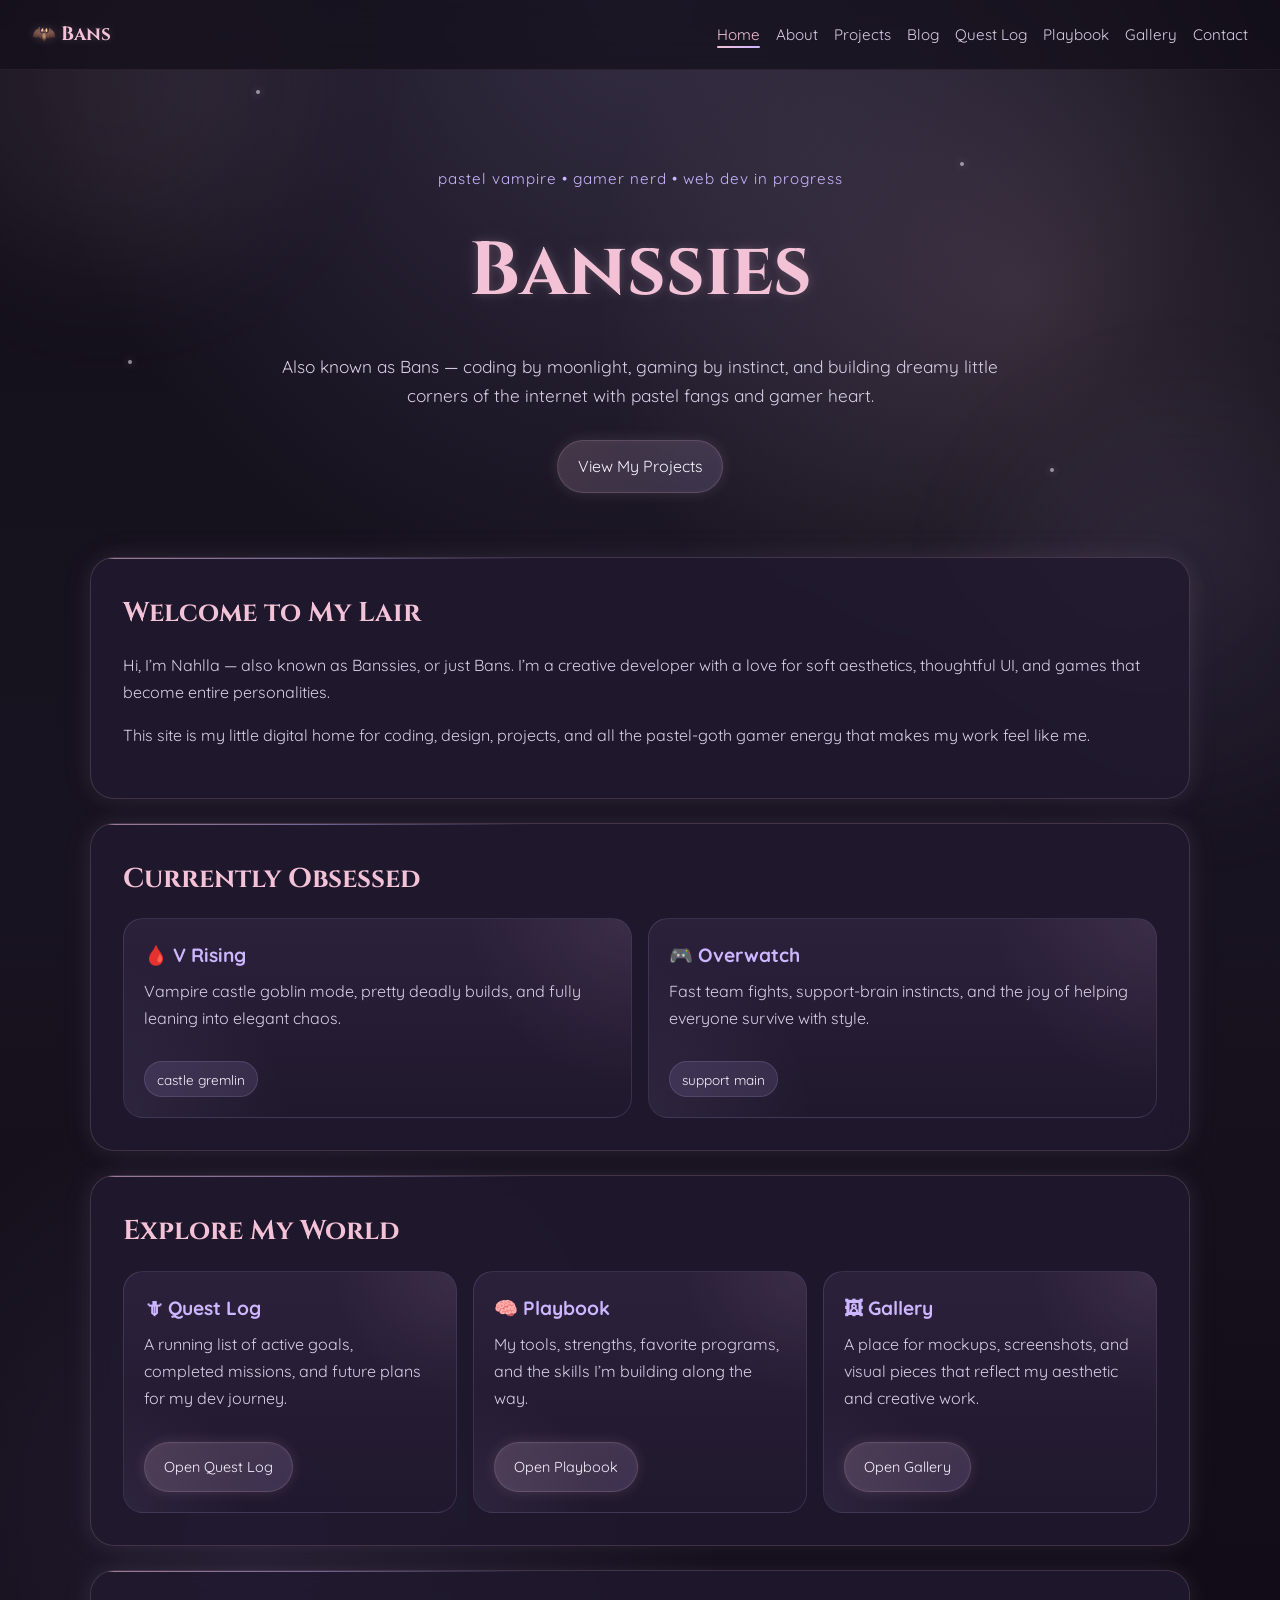
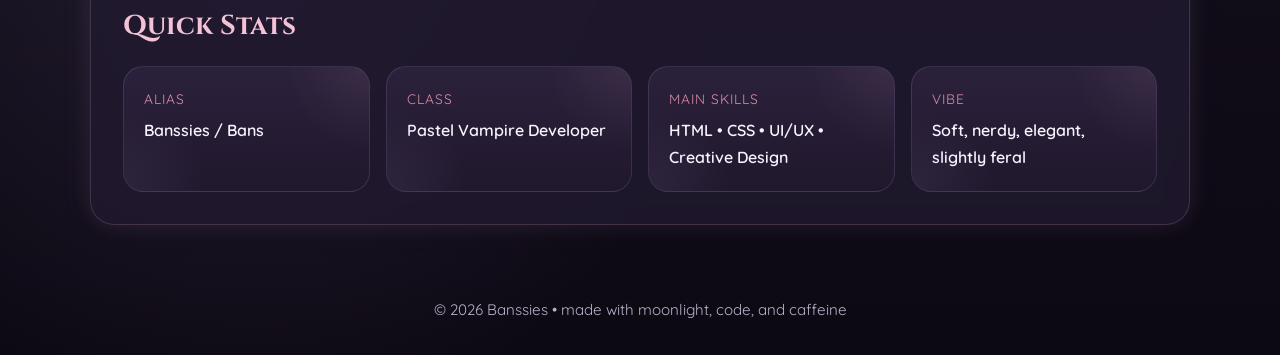
==== index.html @ f19340f7 "UHHHHHH" ====
<!DOCTYPE html>
<html lang="en">
<head>
  <meta charset="UTF-8" />
  <meta name="viewport" content="width=device-width, initial-scale=1.0" />
  <title>Banssies | Home</title>
  <link rel="stylesheet" href="style.css" />
</head>
<body>
  <div class="sparkles" aria-hidden="true">
    <span></span><span></span><span></span>
    <span></span><span></span><span></span>
  </div>

  <nav class="navbar">
    <div class="nav-logo">🦇 Bans</div>
    <ul class="nav-links">
      <li><a href="index.html" class="active">Home</a></li>
      <li><a href="about.html">About</a></li>
      <li><a href="projects.html">Projects</a></li>
      <li><a href="blog.html">Blog</a></li>
      <li><a href="quest-log.html">Quest Log</a></li>
      <li><a href="playbook.html">Playbook</a></li>
      <li><a href="gallery.html">Gallery</a></li>
      <li><a href="contact.html">Contact</a></li>
    </ul>
  </nav>

  <header class="hero">
    <div class="hero-text">
      <p class="eyebrow">pastel vampire • gamer nerd • web dev in progress</p>
      <h1>Banssies</h1>
      <p class="tagline">
        Also known as Bans — coding by moonlight, gaming by instinct, and building
        dreamy little corners of the internet with pastel fangs and gamer heart.
      </p>
      <a href="projects.html" class="hero-btn">View My Projects</a>
    </div>
  </header>

  <main class="page-layout">
    <section class="card">
      <h2>Welcome to My Lair</h2>
      <p>
        Hi, I’m Nahlla — also known as Banssies, or just Bans. I’m a creative
        developer with a love for soft aesthetics, thoughtful UI, and games that
        become entire personalities.
      </p>
      <p>
        This site is my little digital home for coding, design, projects, and all
        the pastel-goth gamer energy that makes my work feel like me.
      </p>
    </section>

    <section class="card">
      <h2>Currently Obsessed</h2>
      <div class="project-grid">
        <article class="project-card">
          <h3>🩸 V Rising</h3>
          <p>
            Vampire castle goblin mode, pretty deadly builds, and fully leaning
            into elegant chaos.
          </p>
          <span class="project-tag">castle gremlin</span>
        </article>

        <article class="project-card">
          <h3>🎮 Overwatch</h3>
          <p>
            Fast team fights, support-brain instincts, and the joy of helping
            everyone survive with style.
          </p>
          <span class="project-tag">support main</span>
        </article>
      </div>
    </section>

    <section class="card">
      <h2>Explore My World</h2>
      <div class="project-grid">
        <article class="project-card">
          <h3>🗡 Quest Log</h3>
          <p>
            A running list of active goals, completed missions, and future plans
            for my dev journey.
          </p>
          <a class="inline-link" href="quest-log.html">Open Quest Log</a>
        </article>

        <article class="project-card">
          <h3>🧠 Playbook</h3>
          <p>
            My tools, strengths, favorite programs, and the skills I’m building
            along the way.
          </p>
          <a class="inline-link" href="playbook.html">Open Playbook</a>
        </article>

        <article class="project-card">
          <h3>🖼 Gallery</h3>
          <p>
            A place for mockups, screenshots, and visual pieces that reflect my
            aesthetic and creative work.
          </p>
          <a class="inline-link" href="gallery.html">Open Gallery</a>
        </article>
      </div>
    </section>

    <section class="card">
      <h2>Quick Stats</h2>
      <div class="stats-grid">
        <div class="stat-box">
          <span class="stat-title">Alias</span>
          <span class="stat-value">Banssies / Bans</span>
        </div>
        <div class="stat-box">
          <span class="stat-title">Class</span>
          <span class="stat-value">Pastel Vampire Developer</span>
        </div>
        <div class="stat-box">
          <span class="stat-title">Main Skills</span>
          <span class="stat-value">HTML • CSS • UI/UX • Creative Design</span>
        </div>
        <div class="stat-box">
          <span class="stat-title">Vibe</span>
          <span class="stat-value">Soft, nerdy, elegant, slightly feral</span>
        </div>
      </div>
    </section>
  </main>

  <footer>
    <p>© 2026 Banssies • made with moonlight, code, and caffeine</p>
  </footer>
</body>
</html>
---- style.css ----
@import url('https://fonts.googleapis.com/css2?family=Cinzel:wght@400;600;700&family=Quicksand:wght@400;500;700&display=swap');

:root {
  --bg-main: #120f1a;
  --bg-dark: #181320;
  --bg-card: rgba(34, 26, 48, 0.82);
  --text-main: #f8f4ff;
  --text-soft: #d7cfe6;
  --text-fade: #b9b0c9;
  --pink: #f4c2d7;
  --rose: #d98ca3;
  --lavender: #cbb6ff;
  --silver: #c9c2d8;
  --border: rgba(244, 194, 215, 0.16);
  --border-soft: rgba(203, 182, 255, 0.14);
}

* {
  margin: 0;
  padding: 0;
  box-sizing: border-box;
}

html {
  scroll-behavior: smooth;
}

body {
  font-family: 'Quicksand', sans-serif;
  color: var(--text-main);
  line-height: 1.7;
  min-height: 100vh;
  overflow-x: hidden;
  background:
    radial-gradient(circle at top, rgba(203, 182, 255, 0.18), transparent 30%),
    radial-gradient(circle at 80% 15%, rgba(244, 194, 215, 0.14), transparent 22%),
    radial-gradient(circle at 20% 80%, rgba(191, 168, 255, 0.1), transparent 25%),
    linear-gradient(180deg, #120f1a 0%, #181320 45%, #0d0913 100%);
  position: relative;
}

body::before,
body::after {
  content: "";
  position: fixed;
  width: 22rem;
  height: 22rem;
  border-radius: 50%;
  filter: blur(70px);
  z-index: -1;
  opacity: 0.55;
  animation: floatGlow 10s ease-in-out infinite;
}

body::before {
  top: -6rem;
  left: -4rem;
  background: rgba(244, 194, 215, 0.16);
}

body::after {
  right: -5rem;
  bottom: 8rem;
  background: rgba(203, 182, 255, 0.13);
  animation-delay: 2s;
}

@keyframes floatGlow {
  0%, 100% {
    transform: translateY(0px) translateX(0px) scale(1);
  }
  50% {
    transform: translateY(20px) translateX(10px) scale(1.06);
  }
}

.sparkles {
  position: fixed;
  inset: 0;
  pointer-events: none;
  z-index: -1;
}

.sparkles span {
  position: absolute;
  width: 4px;
  height: 4px;
  background: rgba(248, 244, 255, 0.55);
  border-radius: 50%;
  box-shadow: 0 0 8px rgba(248, 244, 255, 0.35);
  animation: twinkle 4s infinite ease-in-out;
}

.sparkles span:nth-child(1) { top: 10%; left: 20%; animation-delay: 0s; }
.sparkles span:nth-child(2) { top: 18%; left: 75%; animation-delay: 1s; }
.sparkles span:nth-child(3) { top: 40%; left: 10%; animation-delay: 2s; }
.sparkles span:nth-child(4) { top: 52%; left: 82%; animation-delay: 1.5s; }
.sparkles span:nth-child(5) { top: 70%; left: 25%; animation-delay: 0.5s; }
.sparkles span:nth-child(6) { top: 78%; left: 66%; animation-delay: 2.5s; }

@keyframes twinkle {
  0%, 100% {
    opacity: 0.25;
    transform: scale(1);
  }
  50% {
    opacity: 0.9;
    transform: scale(1.8);
  }
}

.navbar {
  display: flex;
  justify-content: space-between;
  align-items: center;
  gap: 1rem;
  padding: 1.15rem 2rem;
  position: sticky;
  top: 0;
  z-index: 1000;
  background: rgba(18, 15, 26, 0.72);
  backdrop-filter: blur(12px);
  border-bottom: 1px solid rgba(244, 194, 215, 0.08);
}

.nav-logo {
  font-family: 'Cinzel', serif;
  color: var(--pink);
  font-size: 1.2rem;
  font-weight: 700;
  white-space: nowrap;
  text-shadow: 0 0 10px rgba(244, 194, 215, 0.22);
}

.nav-links {
  list-style: none;
  display: flex;
  flex-wrap: wrap;
  justify-content: flex-end;
  gap: 1rem;
}

.nav-links a {
  color: var(--text-soft);
  text-decoration: none;
  position: relative;
  transition: color 0.25s ease;
  font-size: 0.95rem;
}

.nav-links a::after {
  content: "";
  position: absolute;
  left: 0;
  bottom: -0.25rem;
  width: 0%;
  height: 2px;
  border-radius: 999px;
  background: linear-gradient(90deg, var(--pink), var(--lavender));
  transition: width 0.3s ease;
}

.nav-links a:hover,
.nav-links a.active {
  color: var(--pink);
}

.nav-links a:hover::after,
.nav-links a.active::after {
  width: 100%;
}

.hero {
  padding: 6rem 2rem 4rem;
  text-align: center;
}

.hero-text {
  max-width: 850px;
  margin: 0 auto;
  animation: fadeUp 1s ease;
}

.eyebrow {
  color: var(--lavender);
  letter-spacing: 1px;
  font-size: 0.95rem;
  margin-bottom: 1rem;
  text-transform: lowercase;
}

.hero h1,
.page-title {
  font-family: 'Cinzel', serif;
  color: var(--pink);
  text-shadow:
    0 0 10px rgba(244, 194, 215, 0.2),
    0 0 25px rgba(244, 194, 215, 0.1);
}

.hero h1 {
  font-size: clamp(2.7rem, 6vw, 4.7rem);
  margin-bottom: 1rem;
  animation: pulseTitle 4s ease-in-out infinite;
}

.page-title {
  font-size: 2rem;
  margin-bottom: 1rem;
}

@keyframes pulseTitle {
  0%, 100% {
    text-shadow:
      0 0 10px rgba(244, 194, 215, 0.18),
      0 0 25px rgba(244, 194, 215, 0.1);
  }
  50% {
    text-shadow:
      0 0 16px rgba(244, 194, 215, 0.32),
      0 0 34px rgba(203, 182, 255, 0.16);
  }
}

.tagline {
  max-width: 720px;
  margin: 0 auto 1.8rem;
  color: var(--text-soft);
  font-size: 1.08rem;
}

.hero-btn,
.inline-link {
  display: inline-block;
  text-decoration: none;
  color: var(--text-main);
  padding: 0.75rem 1.2rem;
  border-radius: 999px;
  border: 1px solid var(--border);
  background: linear-gradient(
    135deg,
    rgba(244, 194, 215, 0.18),
    rgba(203, 182, 255, 0.16)
  );
  box-shadow:
    0 0 14px rgba(244, 194, 215, 0.14),
    inset 0 0 8px rgba(255, 255, 255, 0.03);
  transition: transform 0.25s ease, box-shadow 0.25s ease;
}

.hero-btn:hover,
.inline-link:hover {
  transform: translateY(-3px);
  box-shadow:
    0 0 22px rgba(244, 194, 215, 0.24),
    0 0 30px rgba(203, 182, 255, 0.12);
}

.inline-link {
  margin-top: 0.85rem;
  font-size: 0.9rem;
}

.page-layout {
  width: min(1100px, 92%);
  margin: 0 auto;
  display: grid;
  gap: 1.5rem;
  padding-bottom: 3rem;
}

.page-top {
  padding-top: 2rem;
}

.card {
  position: relative;
  background: var(--bg-card);
  border: 1px solid var(--border);
  border-radius: 24px;
  padding: 2rem;
  backdrop-filter: blur(10px);
  box-shadow:
    0 0 22px rgba(244, 194, 215, 0.08),
    0 0 38px rgba(203, 182, 255, 0.05);
  animation: fadeUp 0.8s ease;
  overflow: hidden;
}

.card::before {
  content: "";
  position: absolute;
  top: 0;
  left: -20%;
  width: 60%;
  height: 1px;
  background: linear-gradient(
    90deg,
    transparent,
    rgba(244, 194, 215, 0.6),
    rgba(203, 182, 255, 0.5),
    transparent
  );
}

.card h2 {
  font-family: 'Cinzel', serif;
  color: var(--pink);
  margin-bottom: 1rem;
  font-size: 1.7rem;
}

.card p {
  color: var(--text-soft);
  margin-bottom: 1rem;
}

.pretty-list {
  list-style: none;
}

.pretty-list li {
  color: var(--text-soft);
  margin-bottom: 0.75rem;
}

.pretty-list li::before {
  content: "✦ ";
  color: var(--lavender);
}

.project-grid,
.stats-grid,
.blog-grid,
.quest-grid,
.tool-grid,
.gallery-grid {
  display: grid;
  gap: 1rem;
}

.project-grid,
.blog-grid,
.quest-grid,
.tool-grid,
.gallery-grid {
  grid-template-columns: repeat(auto-fit, minmax(240px, 1fr));
}

.stats-grid {
  grid-template-columns: repeat(auto-fit, minmax(220px, 1fr));
}

.project-card,
.stat-box,
.blog-post,
.quest-card,
.tool-card,
.gallery-card {
  position: relative;
  background: linear-gradient(
    180deg,
    rgba(46, 35, 63, 0.88),
    rgba(33, 25, 46, 0.88)
  );
  border: 1px solid var(--border-soft);
  border-radius: 20px;
  padding: 1.25rem;
  transition:
    transform 0.28s ease,
    border-color 0.28s ease,
    box-shadow 0.28s ease;
  overflow: hidden;
}

.project-card::before,
.stat-box::before,
.blog-post::before,
.quest-card::before,
.tool-card::before,
.gallery-card::before {
  content: "";
  position: absolute;
  inset: 0;
  background:
    radial-gradient(circle at top right, rgba(244, 194, 215, 0.08), transparent 30%),
    radial-gradient(circle at bottom left, rgba(203, 182, 255, 0.08), transparent 30%);
  pointer-events: none;
}

.project-card:hover,
.stat-box:hover,
.blog-post:hover,
.quest-card:hover,
.tool-card:hover,
.gallery-card:hover {
  transform: translateY(-5px);
  border-color: rgba(244, 194, 215, 0.32);
  box-shadow:
    0 0 18px rgba(244, 194, 215, 0.12),
    0 0 28px rgba(203, 182, 255, 0.08);
}

.project-card h3,
.blog-post h3,
.quest-card h3,
.tool-card h3,
.gallery-card h3 {
  color: var(--lavender);
  margin-bottom: 0.4rem;
  font-size: 1.2rem;
}

.project-tag {
  display: inline-block;
  margin-top: 0.8rem;
  padding: 0.35rem 0.75rem;
  border-radius: 999px;
  font-size: 0.85rem;
  color: var(--text-main);
  background: rgba(203, 182, 255, 0.12);
  border: 1px solid rgba(203, 182, 255, 0.15);
}

.stat-title,
.blog-date {
  display: block;
  color: var(--rose);
  font-size: 0.86rem;
  text-transform: uppercase;
  letter-spacing: 1px;
  margin-bottom: 0.45rem;
}

.stat-value {
  color: var(--text-main);
  font-weight: 600;
}

.quest-status {
  display: inline-block;
  margin-bottom: 0.8rem;
  padding: 0.3rem 0.7rem;
  border-radius: 999px;
  font-size: 0.8rem;
  letter-spacing: 0.5px;
  text-transform: uppercase;
}

.active-status {
  background: rgba(203, 182, 255, 0.16);
  color: var(--lavender);
  border: 1px solid rgba(203, 182, 255, 0.25);
}

.done-status {
  background: rgba(244, 194, 215, 0.16);
  color: var(--pink);
  border: 1px solid rgba(244, 194, 215, 0.25);
}

.future-status {
  background: rgba(201, 194, 216, 0.12);
  color: var(--silver);
  border: 1px solid rgba(201, 194, 216, 0.2);
}

.gallery-placeholder {
  height: 180px;
  border-radius: 16px;
  display: grid;
  place-items: center;
  margin-bottom: 1rem;
  color: var(--text-main);
  font-weight: 600;
  background:
    linear-gradient(135deg, rgba(244, 194, 215, 0.16), rgba(203, 182, 255, 0.16));
  border: 1px solid rgba(244, 194, 215, 0.15);
}

.contact-note {
  color: var(--lavender);
  font-style: italic;
}

footer {
  text-align: center;
  padding: 1.5rem 1rem 2rem;
  color: var(--text-fade);
  font-size: 0.95rem;
}

@keyframes fadeUp {
  from {
    opacity: 0;
    transform: translateY(18px);
  }
  to {
    opacity: 1;
    transform: translateY(0);
  }
}

@media (max-width: 900px) {
  .navbar {
    flex-direction: column;
    align-items: flex-start;
  }

  .nav-links {
    justify-content: flex-start;
  }
}

@media (max-width: 700px) {
  .hero {
    padding-top: 4.5rem;
  }

  .card {
    padding: 1.4rem;
  }

  .nav-links a {
    font-size: 0.9rem;
  }
}
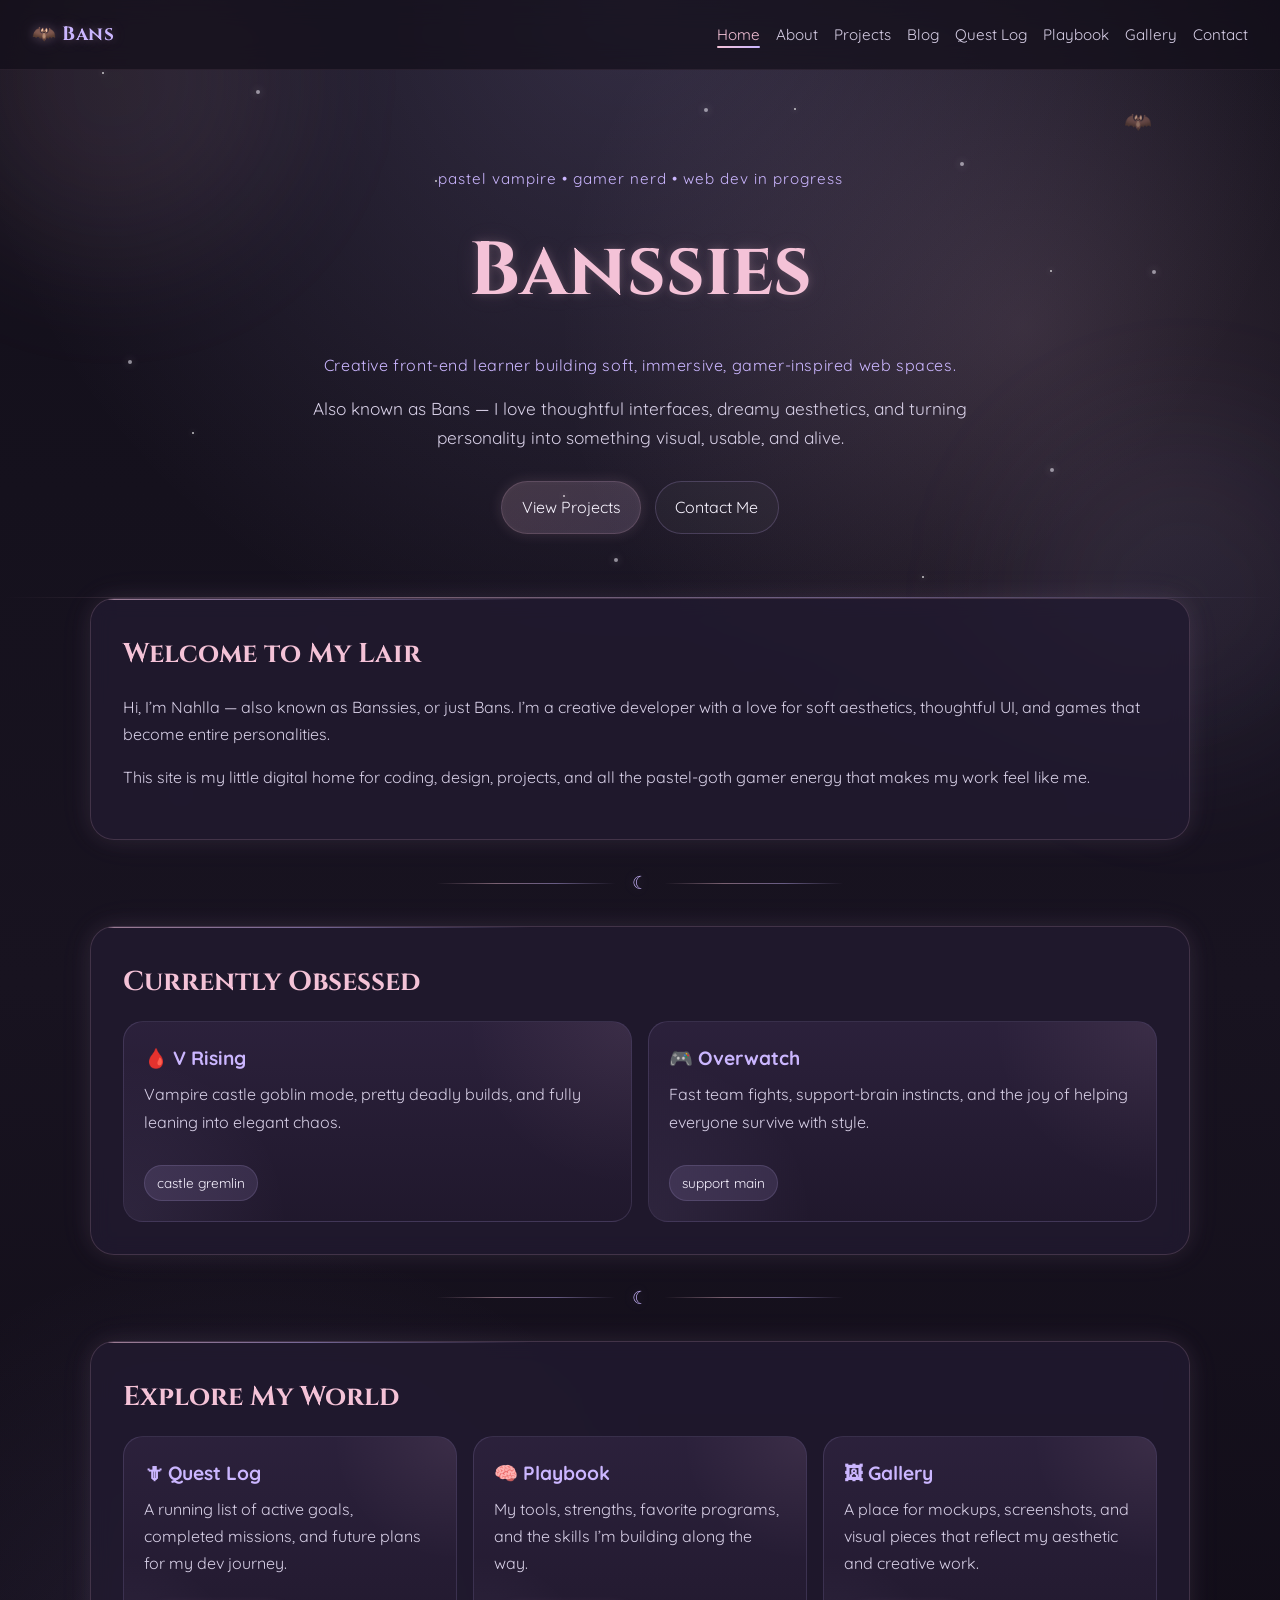
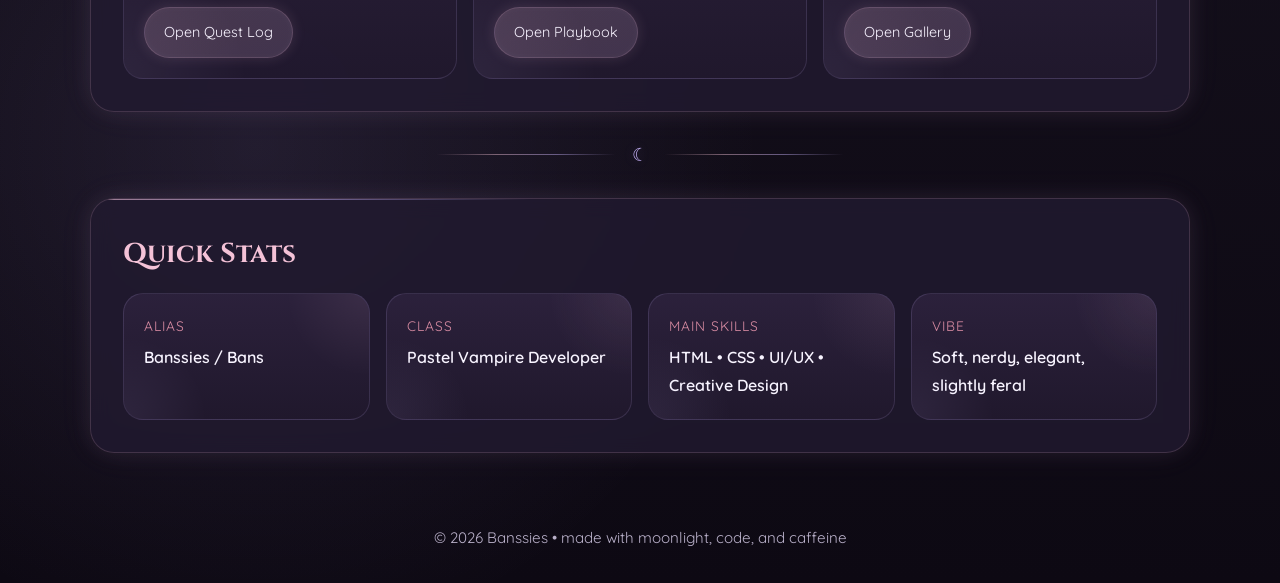
==== commit df7149ce: "lookin fineeee" ====
--- a/index.html
+++ b/index.html
@@ -8,12 +8,17 @@
 </head>
 <body>
   <div class="sparkles" aria-hidden="true">
-    <span></span><span></span><span></span>
-    <span></span><span></span><span></span>
+    <span></span><span></span><span></span><span></span><span></span>
+    <span></span><span></span><span></span><span></span><span></span>
+  </div>
+
+  <div class="stars" aria-hidden="true">
+    <span></span><span></span><span></span><span></span><span></span>
+    <span></span><span></span><span></span><span></span><span></span>
   </div>
 
   <nav class="navbar">
-    <div class="nav-logo">🦇 Bans</div>
+    <div class="nav-logo">🦇 <span class="logo-accent">Bans</span></div>
     <ul class="nav-links">
       <li><a href="index.html" class="active">Home</a></li>
       <li><a href="about.html">About</a></li>
@@ -27,19 +32,25 @@
   </nav>
 
   <header class="hero">
-    <div class="hero-text">
+    <div class="floating-bat" aria-hidden="true">🦇</div>
+    <div class="hero-text hero-copy">
       <p class="eyebrow">pastel vampire • gamer nerd • web dev in progress</p>
       <h1>Banssies</h1>
+      <p class="hero-role">Creative front-end learner building soft, immersive, gamer-inspired web spaces.</p>
       <p class="tagline">
-        Also known as Bans — coding by moonlight, gaming by instinct, and building
-        dreamy little corners of the internet with pastel fangs and gamer heart.
+        Also known as Bans — I love thoughtful interfaces, dreamy aesthetics,
+        and turning personality into something visual, usable, and alive.
       </p>
-      <a href="projects.html" class="hero-btn">View My Projects</a>
+
+      <div class="hero-actions">
+        <a href="projects.html" class="hero-btn">View Projects</a>
+        <a href="contact.html" class="secondary-btn">Contact Me</a>
+      </div>
     </div>
   </header>
 
   <main class="page-layout">
-    <section class="card">
+    <section class="card reveal">
       <h2>Welcome to My Lair</h2>
       <p>
         Hi, I’m Nahlla — also known as Banssies, or just Bans. I’m a creative
@@ -52,7 +63,13 @@
       </p>
     </section>
 
-    <section class="card">
+    <div class="moon-divider" aria-hidden="true">
+      <span class="line"></span>
+      <span class="moon">☾</span>
+      <span class="line"></span>
+    </div>
+
+    <section class="card reveal">
       <h2>Currently Obsessed</h2>
       <div class="project-grid">
         <article class="project-card">
@@ -75,7 +92,13 @@
       </div>
     </section>
 
-    <section class="card">
+    <div class="moon-divider" aria-hidden="true">
+      <span class="line"></span>
+      <span class="moon">☾</span>
+      <span class="line"></span>
+    </div>
+
+    <section class="card reveal">
       <h2>Explore My World</h2>
       <div class="project-grid">
         <article class="project-card">
@@ -107,7 +130,13 @@
       </div>
     </section>
 
-    <section class="card">
+    <div class="moon-divider" aria-hidden="true">
+      <span class="line"></span>
+      <span class="moon">☾</span>
+      <span class="line"></span>
+    </div>
+
+    <section class="card reveal">
       <h2>Quick Stats</h2>
       <div class="stats-grid">
         <div class="stat-box">
@@ -133,5 +162,7 @@
   <footer>
     <p>© 2026 Banssies • made with moonlight, code, and caffeine</p>
   </footer>
+
+  <script src="script.js"></script>
 </body>
 </html>
--- a/style.css
+++ b/style.css
@@ -39,6 +39,7 @@
   position: relative;
 }
 
+/* floating glow blobs */
 body::before,
 body::after {
   content: "";
@@ -47,7 +48,7 @@
   height: 22rem;
   border-radius: 50%;
   filter: blur(70px);
-  z-index: -1;
+  z-index: -3;
   opacity: 0.55;
   animation: floatGlow 10s ease-in-out infinite;
 }
@@ -74,11 +75,12 @@
   }
 }
 
+/* sparkles */
 .sparkles {
   position: fixed;
   inset: 0;
   pointer-events: none;
-  z-index: -1;
+  z-index: -2;
 }
 
 .sparkles span {
@@ -97,15 +99,65 @@
 .sparkles span:nth-child(4) { top: 52%; left: 82%; animation-delay: 1.5s; }
 .sparkles span:nth-child(5) { top: 70%; left: 25%; animation-delay: 0.5s; }
 .sparkles span:nth-child(6) { top: 78%; left: 66%; animation-delay: 2.5s; }
+.sparkles span:nth-child(7) { top: 12%; left: 55%; animation-delay: 3s; }
+.sparkles span:nth-child(8) { top: 62%; left: 48%; animation-delay: 1.8s; }
+.sparkles span:nth-child(9) { top: 88%; left: 14%; animation-delay: 2.2s; }
+.sparkles span:nth-child(10) { top: 30%; left: 90%; animation-delay: 0.8s; }
 
 @keyframes twinkle {
   0%, 100% {
-    opacity: 0.25;
+    opacity: 0.2;
     transform: scale(1);
   }
   50% {
-    opacity: 0.9;
-    transform: scale(1.8);
+    opacity: 0.95;
+    transform: scale(1.9);
+  }
+}
+
+/* tiny drifting stars */
+.stars {
+  position: fixed;
+  inset: 0;
+  pointer-events: none;
+  z-index: -1;
+  overflow: hidden;
+}
+
+.stars span {
+  position: absolute;
+  display: block;
+  width: 2px;
+  height: 2px;
+  background: rgba(255, 255, 255, 0.75);
+  border-radius: 50%;
+  box-shadow: 0 0 6px rgba(255, 255, 255, 0.45);
+  animation: driftStar linear infinite;
+}
+
+.stars span:nth-child(1) { top: 8%; left: 8%; animation-duration: 18s; }
+.stars span:nth-child(2) { top: 20%; left: 34%; animation-duration: 22s; }
+.stars span:nth-child(3) { top: 12%; left: 62%; animation-duration: 20s; }
+.stars span:nth-child(4) { top: 30%; left: 82%; animation-duration: 24s; }
+.stars span:nth-child(5) { top: 48%; left: 15%; animation-duration: 19s; }
+.stars span:nth-child(6) { top: 55%; left: 44%; animation-duration: 23s; }
+.stars span:nth-child(7) { top: 64%; left: 72%; animation-duration: 18s; }
+.stars span:nth-child(8) { top: 82%; left: 26%; animation-duration: 21s; }
+.stars span:nth-child(9) { top: 74%; left: 58%; animation-duration: 25s; }
+.stars span:nth-child(10) { top: 90%; left: 84%; animation-duration: 20s; }
+
+@keyframes driftStar {
+  0% {
+    transform: translateY(0px) translateX(0px);
+    opacity: 0.35;
+  }
+  50% {
+    transform: translateY(-12px) translateX(6px);
+    opacity: 0.95;
+  }
+  100% {
+    transform: translateY(0px) translateX(0px);
+    opacity: 0.35;
   }
 }
 
@@ -129,7 +181,14 @@
   font-size: 1.2rem;
   font-weight: 700;
   white-space: nowrap;
-  text-shadow: 0 0 10px rgba(244, 194, 215, 0.22);
+  text-shadow:
+    0 0 10px rgba(244, 194, 215, 0.22),
+    0 0 18px rgba(203, 182, 255, 0.18);
+  letter-spacing: 0.5px;
+}
+
+.nav-logo .logo-accent {
+  color: var(--lavender);
 }
 
 .nav-links {
@@ -173,6 +232,21 @@
 .hero {
   padding: 6rem 2rem 4rem;
   text-align: center;
+  position: relative;
+}
+
+.hero::after {
+  content: "";
+  position: absolute;
+  inset: auto 0 0 0;
+  height: 1px;
+  background: linear-gradient(
+    90deg,
+    transparent,
+    rgba(244, 194, 215, 0.4),
+    rgba(203, 182, 255, 0.4),
+    transparent
+  );
 }
 
 .hero-text {
@@ -394,11 +468,12 @@
 .quest-card:hover,
 .tool-card:hover,
 .gallery-card:hover {
-  transform: translateY(-5px);
-  border-color: rgba(244, 194, 215, 0.32);
+  transform: translateY(-7px);
+  border-color: rgba(244, 194, 215, 0.36);
   box-shadow:
-    0 0 18px rgba(244, 194, 215, 0.12),
-    0 0 28px rgba(203, 182, 255, 0.08);
+    0 0 18px rgba(244, 194, 215, 0.15),
+    0 0 30px rgba(203, 182, 255, 0.12),
+    inset 0 0 18px rgba(255, 255, 255, 0.02);
 }
 
 .project-card h3,
@@ -483,6 +558,34 @@
   font-style: italic;
 }
 
+/* moon divider */
+.moon-divider {
+  display: flex;
+  align-items: center;
+  justify-content: center;
+  gap: 1rem;
+  padding: 0.25rem 0;
+}
+
+.moon-divider .line {
+  height: 1px;
+  width: 100%;
+  max-width: 180px;
+  background: linear-gradient(
+    90deg,
+    transparent,
+    rgba(244, 194, 215, 0.45),
+    rgba(203, 182, 255, 0.45),
+    transparent
+  );
+}
+
+.moon-divider .moon {
+  color: var(--lavender);
+  font-size: 1.1rem;
+  text-shadow: 0 0 12px rgba(203, 182, 255, 0.25);
+}
+
 footer {
   text-align: center;
   padding: 1.5rem 1rem 2rem;
@@ -524,4 +627,342 @@
   .nav-links a {
     font-size: 0.9rem;
   }
+
+  .moon-divider .line {
+    max-width: 90px;
+  }
+}
+
+/* hero gentle float */
+.hero-text {
+  animation: fadeUp 1s ease, heroFloat 5s ease-in-out infinite;
+}
+
+@keyframes heroFloat {
+  0%, 100% {
+    transform: translateY(0px);
+  }
+  50% {
+    transform: translateY(-6px);
+  }
+}
+
+/* cards fade in slightly staggered */
+.page-layout > .card:nth-of-type(1) {
+  animation: fadeUp 0.7s ease;
+}
+
+.page-layout > .card:nth-of-type(2) {
+  animation: fadeUp 0.9s ease;
+}
+
+.page-layout > .card:nth-of-type(3) {
+  animation: fadeUp 1.1s ease;
+}
+
+.page-layout > .card:nth-of-type(4) {
+  animation: fadeUp 1.3s ease;
+}
+
+/* soft shimmer sweep on cards */
+.card::after {
+  content: "";
+  position: absolute;
+  top: -20%;
+  left: -120%;
+  width: 60%;
+  height: 140%;
+  background: linear-gradient(
+    120deg,
+    transparent,
+    rgba(255, 255, 255, 0.05),
+    transparent
+  );
+  transform: rotate(12deg);
+  animation: shimmerSweep 9s linear infinite;
+  pointer-events: none;
+}
+
+@keyframes shimmerSweep {
+  0% {
+    left: -120%;
+  }
+  100% {
+    left: 140%;
+  }
+}
+
+/* stronger animated glow on buttons */
+.hero-btn,
+.inline-link {
+  background-size: 200% 200%;
+  animation: buttonGlowShift 5s ease infinite;
+}
+
+@keyframes buttonGlowShift {
+  0% {
+    background-position: 0% 50%;
+    box-shadow:
+      0 0 14px rgba(244, 194, 215, 0.14),
+      inset 0 0 8px rgba(255, 255, 255, 0.03);
+  }
+  50% {
+    background-position: 100% 50%;
+    box-shadow:
+      0 0 20px rgba(244, 194, 215, 0.22),
+      0 0 28px rgba(203, 182, 255, 0.14),
+      inset 0 0 8px rgba(255, 255, 255, 0.04);
+  }
+  100% {
+    background-position: 0% 50%;
+    box-shadow:
+      0 0 14px rgba(244, 194, 215, 0.14),
+      inset 0 0 8px rgba(255, 255, 255, 0.03);
+  }
+}
+
+/* project / blog / tool / quest cards get a soft breathing glow */
+.project-card,
+.blog-post,
+.quest-card,
+.tool-card,
+.gallery-card,
+.stat-box {
+  animation: cardBreath 6s ease-in-out infinite;
+}
+
+@keyframes cardBreath {
+  0%, 100% {
+    box-shadow:
+      0 0 10px rgba(244, 194, 215, 0.06),
+      0 0 18px rgba(203, 182, 255, 0.04);
+  }
+  50% {
+    box-shadow:
+      0 0 16px rgba(244, 194, 215, 0.12),
+      0 0 26px rgba(203, 182, 255, 0.08);
+  }
+}
+
+/* make hovered cards tilt just a tiny bit more */
+.project-card:hover,
+.blog-post:hover,
+.quest-card:hover,
+.tool-card:hover,
+.gallery-card:hover,
+.stat-box:hover {
+  transform: translateY(-7px) scale(1.015);
+}
+
+/* moon divider gently drifts */
+.moon-divider .moon {
+  animation: moonDrift 4s ease-in-out infinite;
+}
+
+@keyframes moonDrift {
+  0%, 100% {
+    transform: translateY(0px);
+    opacity: 0.85;
+  }
+  50% {
+    transform: translateY(-4px);
+    opacity: 1;
+  }
+}
+
+/* divider lines softly pulse */
+.moon-divider .line {
+  animation: linePulse 4s ease-in-out infinite;
+}
+
+@keyframes linePulse {
+  0%, 100% {
+    opacity: 0.45;
+  }
+  50% {
+    opacity: 0.9;
+  }
+}
+
+/* gallery placeholders pulse */
+.gallery-placeholder {
+  animation: placeholderPulse 4s ease-in-out infinite;
+}
+
+@keyframes placeholderPulse {
+  0%, 100% {
+    transform: scale(1);
+    box-shadow: 0 0 0 rgba(244, 194, 215, 0);
+  }
+  50% {
+    transform: scale(1.015);
+    box-shadow:
+      0 0 16px rgba(244, 194, 215, 0.12),
+      0 0 22px rgba(203, 182, 255, 0.08);
+  }
+}
+
+/* navbar logo tiny magical pulse */
+.nav-logo {
+  animation: logoPulse 4.5s ease-in-out infinite;
+}
+
+@keyframes logoPulse {
+  0%, 100% {
+    text-shadow:
+      0 0 10px rgba(244, 194, 215, 0.22),
+      0 0 18px rgba(203, 182, 255, 0.18);
+  }
+  50% {
+    text-shadow:
+      0 0 14px rgba(244, 194, 215, 0.34),
+      0 0 28px rgba(203, 182, 255, 0.22);
+  }
+}
+.floating-bat {
+  position: absolute;
+  top: 2rem;
+  right: 10%;
+  font-size: 1.4rem;
+  color: var(--lavender);
+  opacity: 0.7;
+  animation: batFloat 6s ease-in-out infinite;
+  pointer-events: none;
+}
+
+@keyframes batFloat {
+  0%, 100% {
+    transform: translateY(0px) translateX(0px) rotate(0deg);
+  }
+  25% {
+    transform: translateY(-8px) translateX(4px) rotate(-4deg);
+  }
+  50% {
+    transform: translateY(-2px) translateX(10px) rotate(2deg);
+  }
+  75% {
+    transform: translateY(-10px) translateX(2px) rotate(-3deg);
+  }
+}
+/* scroll reveal */
+.reveal {
+  opacity: 0;
+  transform: translateY(26px);
+  transition: opacity 0.8s ease, transform 0.8s ease;
+}
+
+.reveal.show {
+  opacity: 1;
+  transform: translateY(0);
+}
+
+/* cleaner professional hero actions */
+.hero-actions {
+  display: flex;
+  justify-content: center;
+  gap: 0.9rem;
+  flex-wrap: wrap;
+  margin-top: 1.2rem;
+}
+
+.secondary-btn {
+  display: inline-block;
+  text-decoration: none;
+  color: var(--text-main);
+  padding: 0.75rem 1.2rem;
+  border-radius: 999px;
+  border: 1px solid rgba(203, 182, 255, 0.2);
+  background: rgba(255, 255, 255, 0.03);
+  transition: transform 0.25s ease, border-color 0.25s ease, box-shadow 0.25s ease;
+}
+
+.secondary-btn:hover {
+  transform: translateY(-3px);
+  border-color: rgba(244, 194, 215, 0.3);
+  box-shadow:
+    0 0 16px rgba(244, 194, 215, 0.12),
+    0 0 24px rgba(203, 182, 255, 0.08);
+}
+
+/* project action buttons */
+.project-actions {
+  display: flex;
+  gap: 0.75rem;
+  flex-wrap: wrap;
+  margin-top: 1rem;
+}
+
+.project-link {
+  display: inline-block;
+  text-decoration: none;
+  color: var(--text-main);
+  font-size: 0.9rem;
+  padding: 0.65rem 1rem;
+  border-radius: 999px;
+  border: 1px solid var(--border);
+  background: linear-gradient(
+    135deg,
+    rgba(244, 194, 215, 0.14),
+    rgba(203, 182, 255, 0.14)
+  );
+  transition: transform 0.25s ease, box-shadow 0.25s ease, border-color 0.25s ease;
+}
+
+.project-link:hover {
+  transform: translateY(-3px);
+  border-color: rgba(244, 194, 215, 0.32);
+  box-shadow:
+    0 0 16px rgba(244, 194, 215, 0.14),
+    0 0 24px rgba(203, 182, 255, 0.1);
+}
+
+/* contact links */
+.contact-link {
+  color: var(--text-main);
+  text-decoration: none;
+  border-bottom: 1px solid rgba(244, 194, 215, 0.2);
+  transition: color 0.25s ease, border-color 0.25s ease;
+}
+
+.contact-link:hover {
+  color: var(--pink);
+  border-color: rgba(244, 194, 215, 0.5);
+}
+
+/* slightly more polished hero text width */
+.hero-copy {
+  max-width: 760px;
+  margin: 0 auto;
+}
+
+.hero-role {
+  color: var(--lavender);
+  font-size: 1rem;
+  margin-bottom: 0.9rem;
+  letter-spacing: 0.6px;
+}
+
+/* gallery real image support for later */
+.gallery-image {
+  width: 100%;
+  height: 180px;
+  object-fit: cover;
+  border-radius: 16px;
+  margin-bottom: 1rem;
+  border: 1px solid rgba(244, 194, 215, 0.15);
+  transition: transform 0.35s ease, box-shadow 0.35s ease;
+}
+
+.gallery-card:hover .gallery-image {
+  transform: scale(1.03);
+  box-shadow:
+    0 0 16px rgba(244, 194, 215, 0.12),
+    0 0 24px rgba(203, 182, 255, 0.08);
+}
+
+@media (max-width: 700px) {
+  .hero-actions,
+  .project-actions {
+    justify-content: center;
+  }
 }
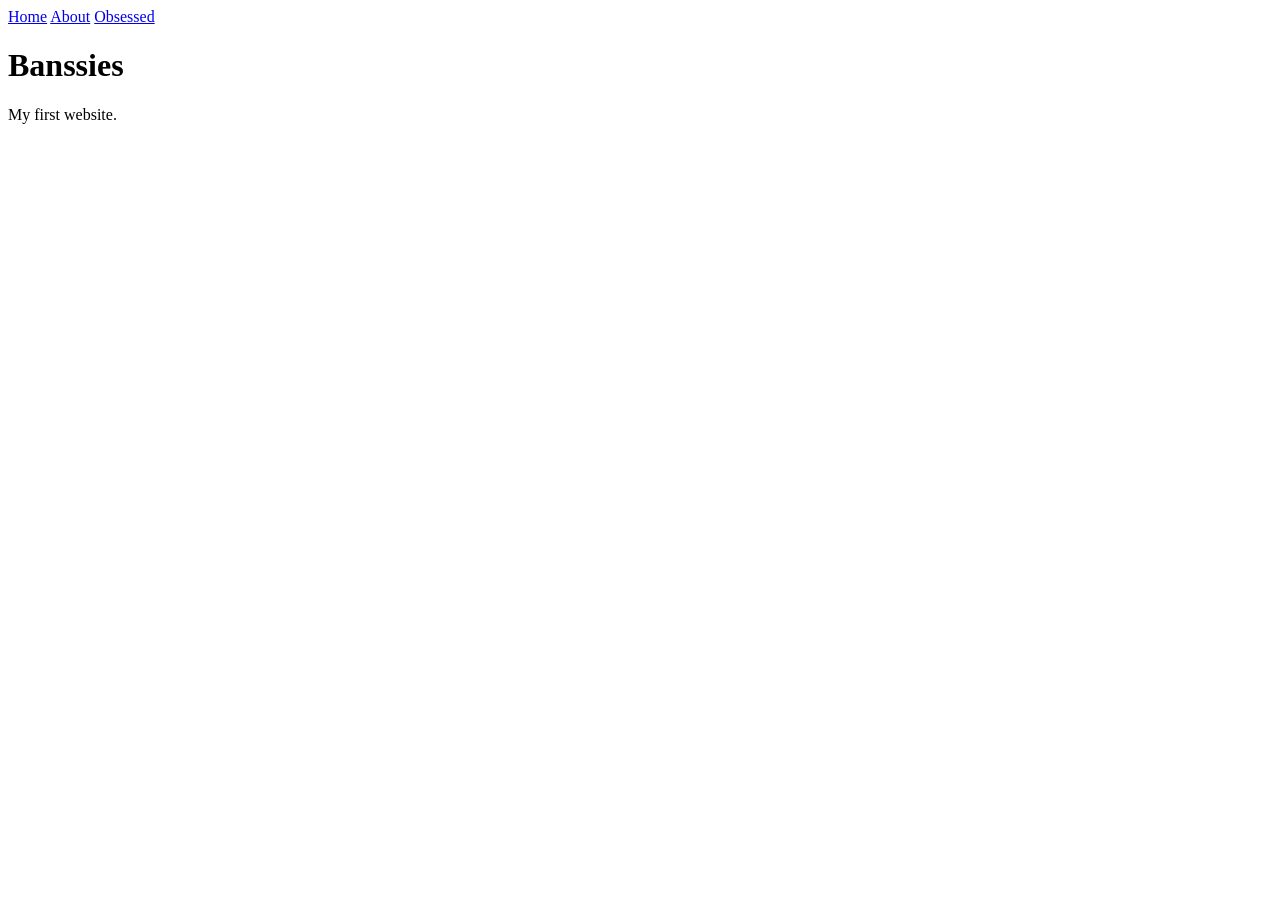
==== commit cf197321: "Added a contact form and connected nav" ====
--- a/index.html
+++ b/index.html
@@ -1,168 +1,18 @@
-<!DOCTYPE html>
-<html lang="en">
+<html>
+
 <head>
-  <meta charset="UTF-8" />
-  <meta name="viewport" content="width=device-width, initial-scale=1.0" />
-  <title>Banssies | Home</title>
-  <link rel="stylesheet" href="style.css" />
+<title>Banssies</title>
 </head>
+
 <body>
-  <div class="sparkles" aria-hidden="true">
-    <span></span><span></span><span></span><span></span><span></span>
-    <span></span><span></span><span></span><span></span><span></span>
-  </div>
 
-  <div class="stars" aria-hidden="true">
-    <span></span><span></span><span></span><span></span><span></span>
-    <span></span><span></span><span></span><span></span><span></span>
-  </div>
+<a href="index.html">Home</a>
+<a href="about.html">About</a>
+<a href="obsessed.html">Obsessed</a>
 
-  <nav class="navbar">
-    <div class="nav-logo">🦇 <span class="logo-accent">Bans</span></div>
-    <ul class="nav-links">
-      <li><a href="index.html" class="active">Home</a></li>
-      <li><a href="about.html">About</a></li>
-      <li><a href="projects.html">Projects</a></li>
-      <li><a href="blog.html">Blog</a></li>
-      <li><a href="quest-log.html">Quest Log</a></li>
-      <li><a href="playbook.html">Playbook</a></li>
-      <li><a href="gallery.html">Gallery</a></li>
-      <li><a href="contact.html">Contact</a></li>
-    </ul>
-  </nav>
+<h1>Banssies</h1>
 
-  <header class="hero">
-    <div class="floating-bat" aria-hidden="true">🦇</div>
-    <div class="hero-text hero-copy">
-      <p class="eyebrow">pastel vampire • gamer nerd • web dev in progress</p>
-      <h1>Banssies</h1>
-      <p class="hero-role">Creative front-end learner building soft, immersive, gamer-inspired web spaces.</p>
-      <p class="tagline">
-        Also known as Bans — I love thoughtful interfaces, dreamy aesthetics,
-        and turning personality into something visual, usable, and alive.
-      </p>
+<p>My first website.</p>
+</body>
 
-      <div class="hero-actions">
-        <a href="projects.html" class="hero-btn">View Projects</a>
-        <a href="contact.html" class="secondary-btn">Contact Me</a>
-      </div>
-    </div>
-  </header>
-
-  <main class="page-layout">
-    <section class="card reveal">
-      <h2>Welcome to My Lair</h2>
-      <p>
-        Hi, I’m Nahlla — also known as Banssies, or just Bans. I’m a creative
-        developer with a love for soft aesthetics, thoughtful UI, and games that
-        become entire personalities.
-      </p>
-      <p>
-        This site is my little digital home for coding, design, projects, and all
-        the pastel-goth gamer energy that makes my work feel like me.
-      </p>
-    </section>
-
-    <div class="moon-divider" aria-hidden="true">
-      <span class="line"></span>
-      <span class="moon">☾</span>
-      <span class="line"></span>
-    </div>
-
-    <section class="card reveal">
-      <h2>Currently Obsessed</h2>
-      <div class="project-grid">
-        <article class="project-card">
-          <h3>🩸 V Rising</h3>
-          <p>
-            Vampire castle goblin mode, pretty deadly builds, and fully leaning
-            into elegant chaos.
-          </p>
-          <span class="project-tag">castle gremlin</span>
-        </article>
-
-        <article class="project-card">
-          <h3>🎮 Overwatch</h3>
-          <p>
-            Fast team fights, support-brain instincts, and the joy of helping
-            everyone survive with style.
-          </p>
-          <span class="project-tag">support main</span>
-        </article>
-      </div>
-    </section>
-
-    <div class="moon-divider" aria-hidden="true">
-      <span class="line"></span>
-      <span class="moon">☾</span>
-      <span class="line"></span>
-    </div>
-
-    <section class="card reveal">
-      <h2>Explore My World</h2>
-      <div class="project-grid">
-        <article class="project-card">
-          <h3>🗡 Quest Log</h3>
-          <p>
-            A running list of active goals, completed missions, and future plans
-            for my dev journey.
-          </p>
-          <a class="inline-link" href="quest-log.html">Open Quest Log</a>
-        </article>
-
-        <article class="project-card">
-          <h3>🧠 Playbook</h3>
-          <p>
-            My tools, strengths, favorite programs, and the skills I’m building
-            along the way.
-          </p>
-          <a class="inline-link" href="playbook.html">Open Playbook</a>
-        </article>
-
-        <article class="project-card">
-          <h3>🖼 Gallery</h3>
-          <p>
-            A place for mockups, screenshots, and visual pieces that reflect my
-            aesthetic and creative work.
-          </p>
-          <a class="inline-link" href="gallery.html">Open Gallery</a>
-        </article>
-      </div>
-    </section>
-
-    <div class="moon-divider" aria-hidden="true">
-      <span class="line"></span>
-      <span class="moon">☾</span>
-      <span class="line"></span>
-    </div>
-
-    <section class="card reveal">
-      <h2>Quick Stats</h2>
-      <div class="stats-grid">
-        <div class="stat-box">
-          <span class="stat-title">Alias</span>
-          <span class="stat-value">Banssies / Bans</span>
-        </div>
-        <div class="stat-box">
-          <span class="stat-title">Class</span>
-          <span class="stat-value">Pastel Vampire Developer</span>
-        </div>
-        <div class="stat-box">
-          <span class="stat-title">Main Skills</span>
-          <span class="stat-value">HTML • CSS • UI/UX • Creative Design</span>
-        </div>
-        <div class="stat-box">
-          <span class="stat-title">Vibe</span>
-          <span class="stat-value">Soft, nerdy, elegant, slightly feral</span>
-        </div>
-      </div>
-    </section>
-  </main>
-
-  <footer>
-    <p>© 2026 Banssies • made with moonlight, code, and caffeine</p>
-  </footer>
-
-  <script src="script.js"></script>
-</body>
 </html>
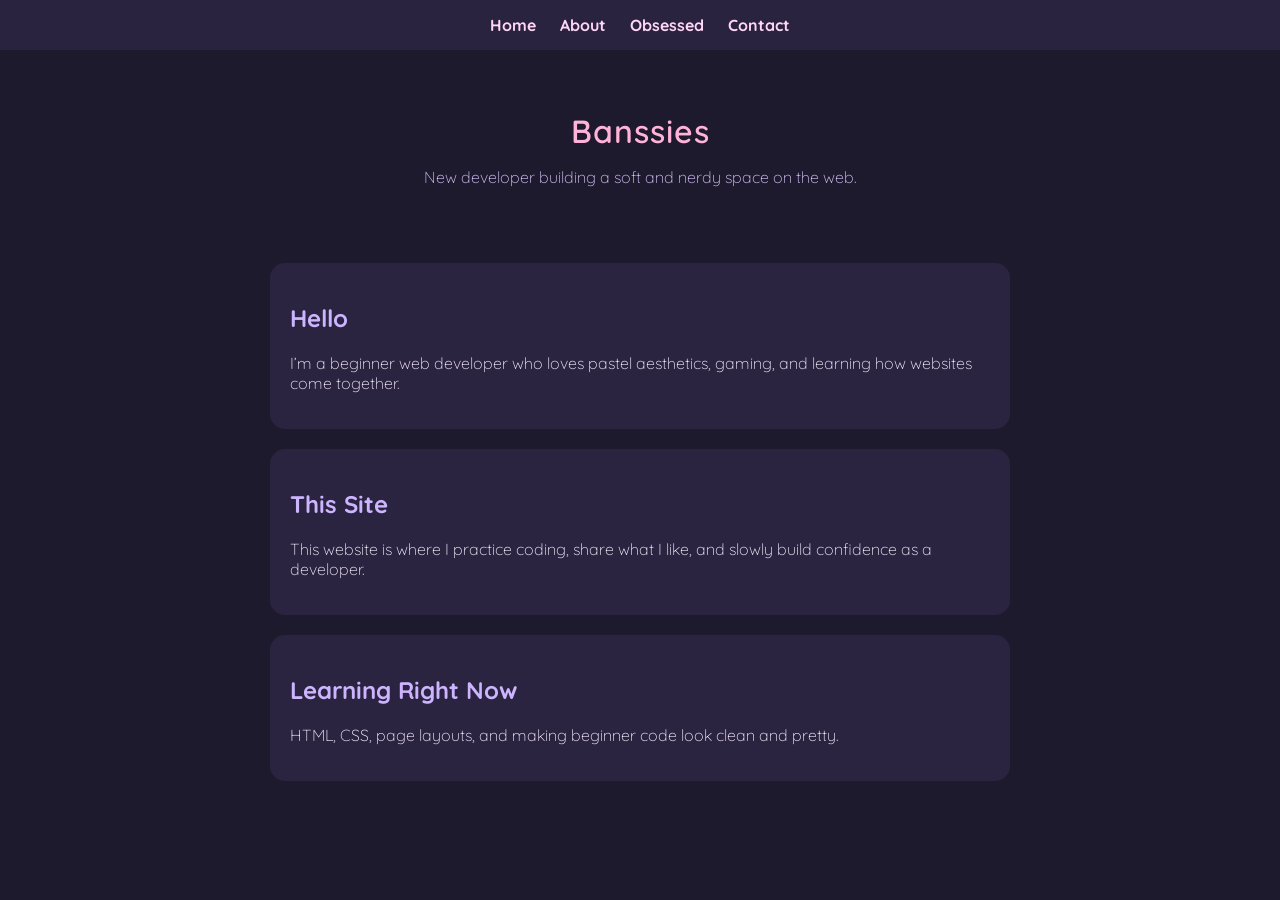
==== commit fb62fe62: "forgot to save lol" ====
--- a/index.html
+++ b/index.html
@@ -1,18 +1,48 @@
 <html>
+<head>
+  <title>Banssies</title>
 
-<head>
-<title>Banssies</title>
+  <link href="https://fonts.googleapis.com/css2?family=Quicksand:wght@300;400;600&display=swap" rel="stylesheet">
+
+  <link rel="stylesheet" href="style.css">
 </head>
 
 <body>
 
-<a href="index.html">Home</a>
-<a href="about.html">About</a>
-<a href="obsessed.html">Obsessed</a>
+  <div class="nav">
+    <a href="index.html">Home</a>
+    <a href="about.html">About</a>
+    <a href="obsessed.html">Obsessed</a>
+    <a href="contact.html">Contact</a>
+  </div>
 
-<h1>Banssies</h1>
+  <div class="hero">
+    <h1>Banssies</h1>
+    <p>New developer building a soft and nerdy space on the web.</p>
+  </div>
 
-<p>My first website.</p>
+  <div class="card">
+    <h2>Hello</h2>
+    <p>
+      I’m a beginner web developer who loves pastel aesthetics, gaming,
+      and learning how websites come together.
+    </p>
+  </div>
+
+  <div class="card">
+    <h2>This Site</h2>
+    <p>
+      This website is where I practice coding, share what I like,
+      and slowly build confidence as a developer.
+    </p>
+  </div>
+
+  <div class="card">
+    <h2>Learning Right Now</h2>
+    <p>
+      HTML, CSS, page layouts, and making beginner code look clean and pretty.
+    </p>
+  </div>
+
 </body>
-
 </html>
--- a/style.css
+++ b/style.css
@@ -0,0 +1,93 @@
+body {
+  background-color: #1e1a2e;
+  color: #f8eeff;
+ font-family: 'Quicksand', sans-serif;
+  margin: 0;
+}
+
+.nav {
+  background-color: #2a2340;
+  text-align: center;
+  padding: 15px;
+}
+
+.nav a {
+  color: #ffd6f6;
+  text-decoration: none;
+  margin: 10px;
+  font-weight: bold;
+}
+
+.nav a:hover {
+  color: white;
+}
+
+.hero {
+  text-align: center;
+  padding: 40px 20px;
+}
+
+.hero h1 {
+  color: #ffb3d9;
+  margin-bottom: 10px;
+}
+
+.hero p {
+  color: #d9c7ff;
+}
+
+.card {
+  background-color: #2b2440;
+  width: 80%;
+  max-width: 700px;
+  margin: 20px auto;
+  padding: 20px;
+  border-radius: 15px;
+}
+
+h2 {
+  color: #cdb4ff;
+}
+
+ul {
+  padding-left: 20px;
+}
+
+form {
+  display: flex;
+  flex-direction: column;
+}
+
+label {
+  margin-top: 10px;
+  margin-bottom: 5px;
+}
+
+input, textarea {
+  padding: 10px;
+  border: none;
+  border-radius: 8px;
+  margin-bottom: 10px;
+  font-family: Arial, sans-serif;
+}
+
+button {
+  background-color: #ffb3d9;
+  color: #1e1a2e;
+  border: none;
+  padding: 10px;
+  border-radius: 8px;
+  font-weight: bold;
+}
+
+button:hover {
+  background-color: #ffd6f6;
+}
+h1 {
+  font-weight: 600;
+  letter-spacing: 1px;
+}
+
+p {
+  font-weight: 300;
+}
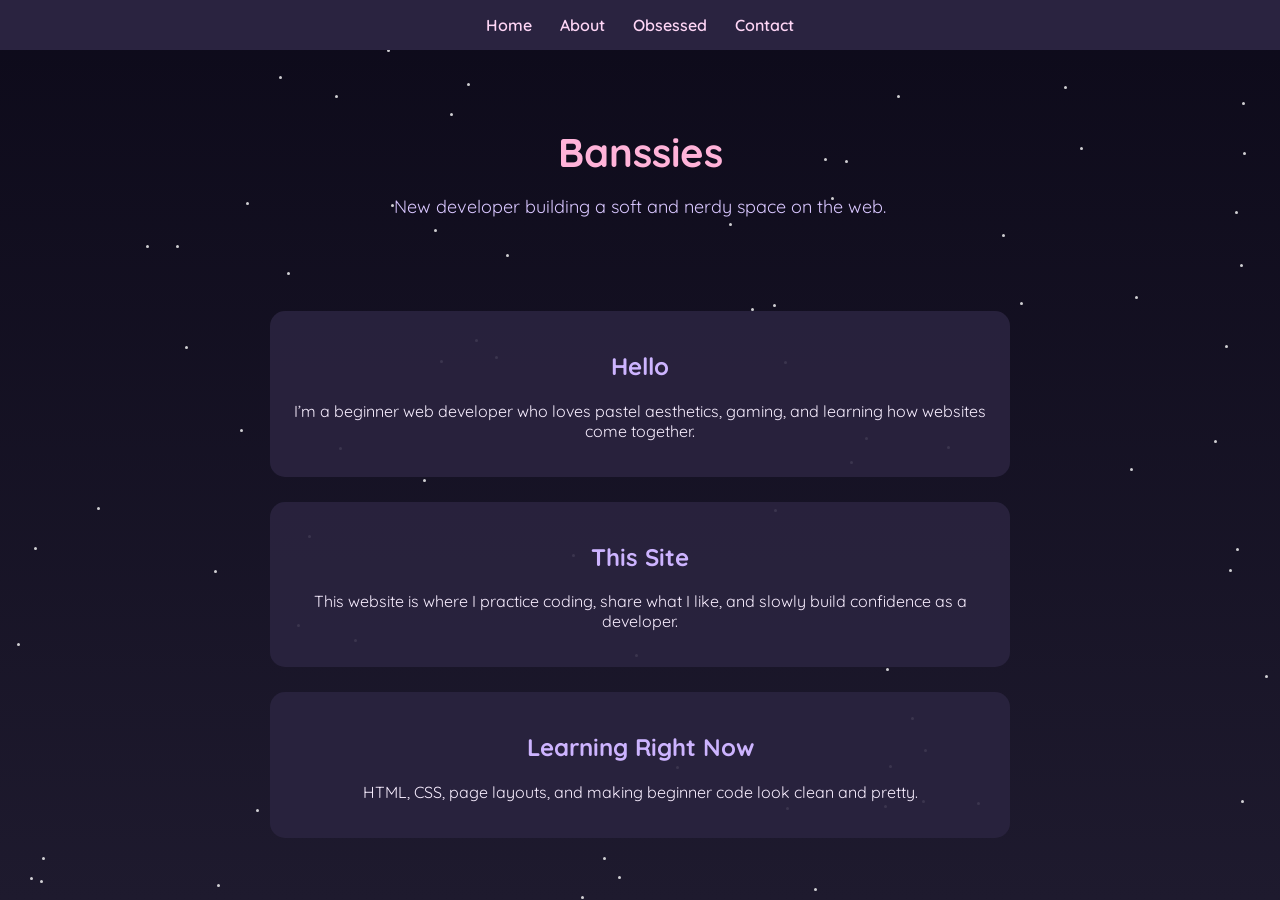
==== commit dfe5b14e: "forgot some coding on the stars" ====
--- a/index.html
+++ b/index.html
@@ -43,6 +43,6 @@
       HTML, CSS, page layouts, and making beginner code look clean and pretty.
     </p>
   </div>
-
+<script src="script.js"></script>
 </body>
 </html>
--- a/style.css
+++ b/style.css
@@ -1,21 +1,22 @@
 body {
   background-color: #1e1a2e;
   color: #f8eeff;
- font-family: 'Quicksand', sans-serif;
+  font-family: 'Quicksand', sans-serif;
   margin: 0;
+  text-align: center;
 }
 
 .nav {
   background-color: #2a2340;
-  text-align: center;
   padding: 15px;
 }
 
 .nav a {
   color: #ffd6f6;
   text-decoration: none;
-  margin: 10px;
-  font-weight: bold;
+  margin: 12px;
+  font-weight: 600;
+  font-size: 16px;
 }
 
 .nav a:hover {
@@ -23,24 +24,25 @@
 }
 
 .hero {
-  text-align: center;
-  padding: 40px 20px;
+  padding: 50px 20px;
 }
 
 .hero h1 {
   color: #ffb3d9;
+  font-size: 40px;
   margin-bottom: 10px;
 }
 
 .hero p {
   color: #d9c7ff;
+  font-size: 18px;
 }
 
 .card {
   background-color: #2b2440;
   width: 80%;
   max-width: 700px;
-  margin: 20px auto;
+  margin: 25px auto;
   padding: 20px;
   border-radius: 15px;
 }
@@ -50,44 +52,186 @@
 }
 
 ul {
-  padding-left: 20px;
+  text-align: left;
+  display: inline-block;
 }
 
 form {
   display: flex;
   flex-direction: column;
+  align-items: center;
 }
 
 label {
   margin-top: 10px;
-  margin-bottom: 5px;
-}
-
-input, textarea {
-  padding: 10px;
-  border: none;
-  border-radius: 8px;
-  margin-bottom: 10px;
-  font-family: Arial, sans-serif;
+}
+
+input {
+  width: 80%;
+  max-width: 400px;
+  padding: 10px;
+  border-radius: 8px;
+  border: none;
+  margin-bottom: 10px;
+}
+
+textarea {
+  width: 80%;
+  max-width: 400px;
+  padding: 10px;
+  border-radius: 8px;
+  border: none;
+  margin-bottom: 10px;
 }
 
 button {
   background-color: #ffb3d9;
   color: #1e1a2e;
   border: none;
-  padding: 10px;
+  padding: 10px 20px;
+  border-radius: 8px;
+  font-weight: bold;
+}
+body {
+  background: linear-gradient(to bottom, #0d0a1a, #1e1a2e);
+  color: #f8eeff;
+  font-family: 'Quicksand', sans-serif;
+  margin: 0;
+  text-align: center;
+  overflow-x: hidden;
+  position: relative;
+}
+
+.stars {
+  position: fixed;
+  top: 0;
+  left: 0;
+  width: 100%;
+  height: 100%;
+  pointer-events: none;
+  z-index: 0;
+}
+
+.star {
+  position: absolute;
+  width: 3px;
+  height: 3px;
+  background: white;
+  border-radius: 50%;
+  opacity: 0.8;
+  animation: floatStar linear infinite;
+}
+
+@keyframes floatStar {
+  0% {
+    transform: translateY(0px);
+    opacity: 0.2;
+  }
+
+  50% {
+    opacity: 1;
+  }
+
+  100% {
+    transform: translateY(-40px);
+    opacity: 0.2;
+  }
+}
+
+.nav,
+.hero,
+.card {
+  position: relative;
+  z-index: 1;
+}
+
+.nav {
+  background-color: #2a2340;
+  padding: 15px;
+}
+
+.nav a {
+  color: #ffd6f6;
+  text-decoration: none;
+  margin: 12px;
+  font-weight: 600;
+  font-size: 16px;
+}
+
+.nav a:hover {
+  color: white;
+}
+
+.hero {
+  padding: 50px 20px;
+}
+
+.hero h1 {
+  color: #ffb3d9;
+  font-size: 40px;
+  margin-bottom: 10px;
+}
+
+.hero p {
+  color: #d9c7ff;
+  font-size: 18px;
+}
+
+.card {
+  background-color: rgba(43, 36, 64, 0.9);
+  width: 80%;
+  max-width: 700px;
+  margin: 25px auto;
+  padding: 20px;
+  border-radius: 15px;
+}
+
+h2 {
+  color: #cdb4ff;
+}
+
+ul {
+  text-align: left;
+  display: inline-block;
+}
+
+form {
+  display: flex;
+  flex-direction: column;
+  align-items: center;
+}
+
+label {
+  margin-top: 10px;
+}
+
+input {
+  width: 80%;
+  max-width: 400px;
+  padding: 10px;
+  border-radius: 8px;
+  border: none;
+  margin-bottom: 10px;
+}
+
+textarea {
+  width: 80%;
+  max-width: 400px;
+  padding: 10px;
+  border-radius: 8px;
+  border: none;
+  margin-bottom: 10px;
+}
+
+button {
+  background-color: #ffb3d9;
+  color: #1e1a2e;
+  border: none;
+  padding: 10px 20px;
   border-radius: 8px;
   font-weight: bold;
 }
 
 button:hover {
   background-color: #ffd6f6;
-}
-h1 {
-  font-weight: 600;
-  letter-spacing: 1px;
-}
-
-p {
-  font-weight: 300;
 }
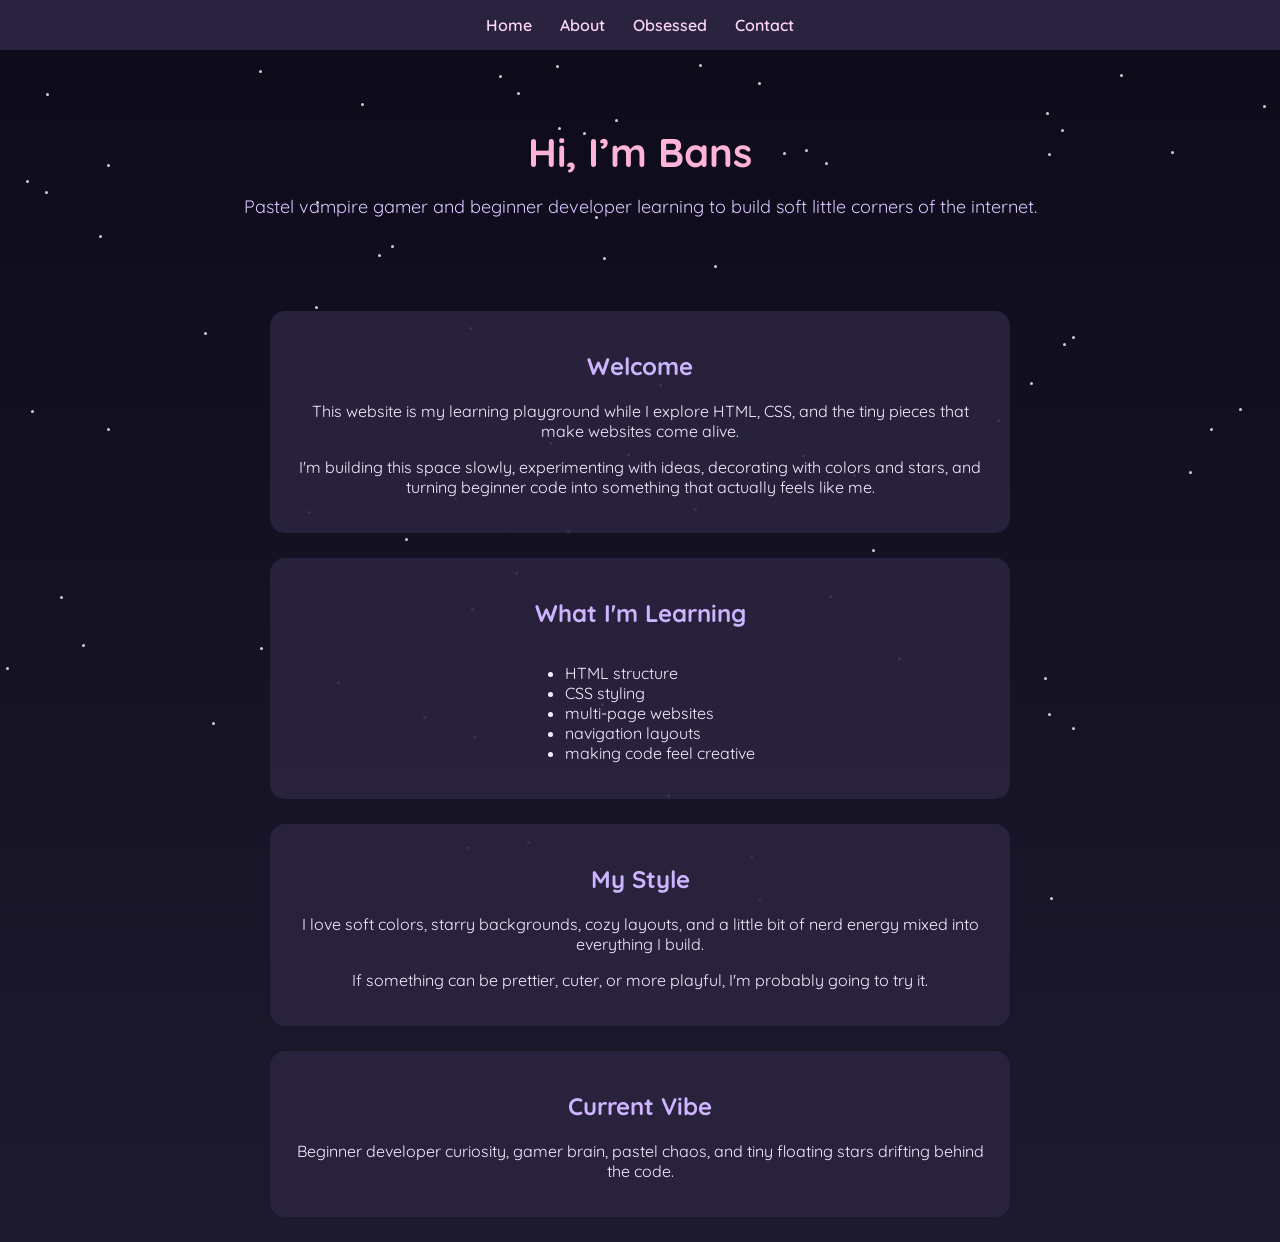
==== commit ebe1b5c7: "added a better index" ====
--- a/index.html
+++ b/index.html
@@ -17,32 +17,61 @@
   </div>
 
   <div class="hero">
-    <h1>Banssies</h1>
-    <p>New developer building a soft and nerdy space on the web.</p>
+    <h1>Hi, I’m Bans</h1>
+    <p>Pastel vampire gamer and beginner developer learning to build soft little corners of the internet.</p>
   </div>
 
   <div class="card">
-    <h2>Hello</h2>
+    <h2>Welcome</h2>
     <p>
-      I’m a beginner web developer who loves pastel aesthetics, gaming,
-      and learning how websites come together.
+      This website is my learning playground while I explore HTML, CSS, and the tiny pieces
+      that make websites come alive.
+    </p>
+
+    <p>
+      I'm building this space slowly, experimenting with ideas, decorating with colors and
+      stars, and turning beginner code into something that actually feels like me.
     </p>
   </div>
 
   <div class="card">
-    <h2>This Site</h2>
-    <p>
-      This website is where I practice coding, share what I like,
-      and slowly build confidence as a developer.
-    </p>
+    <h2>What I'm Learning</h2>
+
+    <ul>
+      <li>HTML structure</li>
+      <li>CSS styling</li>
+      <li>multi-page websites</li>
+      <li>navigation layouts</li>
+      <li>making code feel creative</li>
+    </ul>
+
   </div>
 
   <div class="card">
-    <h2>Learning Right Now</h2>
+    <h2>My Style</h2>
+
     <p>
-      HTML, CSS, page layouts, and making beginner code look clean and pretty.
+      I love soft colors, starry backgrounds, cozy layouts, and a little bit of nerd energy
+      mixed into everything I build.
     </p>
+
+    <p>
+      If something can be prettier, cuter, or more playful, I'm probably going to try it.
+    </p>
+
   </div>
+
+  <div class="card">
+    <h2>Current Vibe</h2>
+
+    <p>
+      Beginner developer curiosity, gamer brain, pastel chaos,
+      and tiny floating stars drifting behind the code.
+    </p>
+
+  </div>
+
 <script src="script.js"></script>
+
 </body>
 </html>
